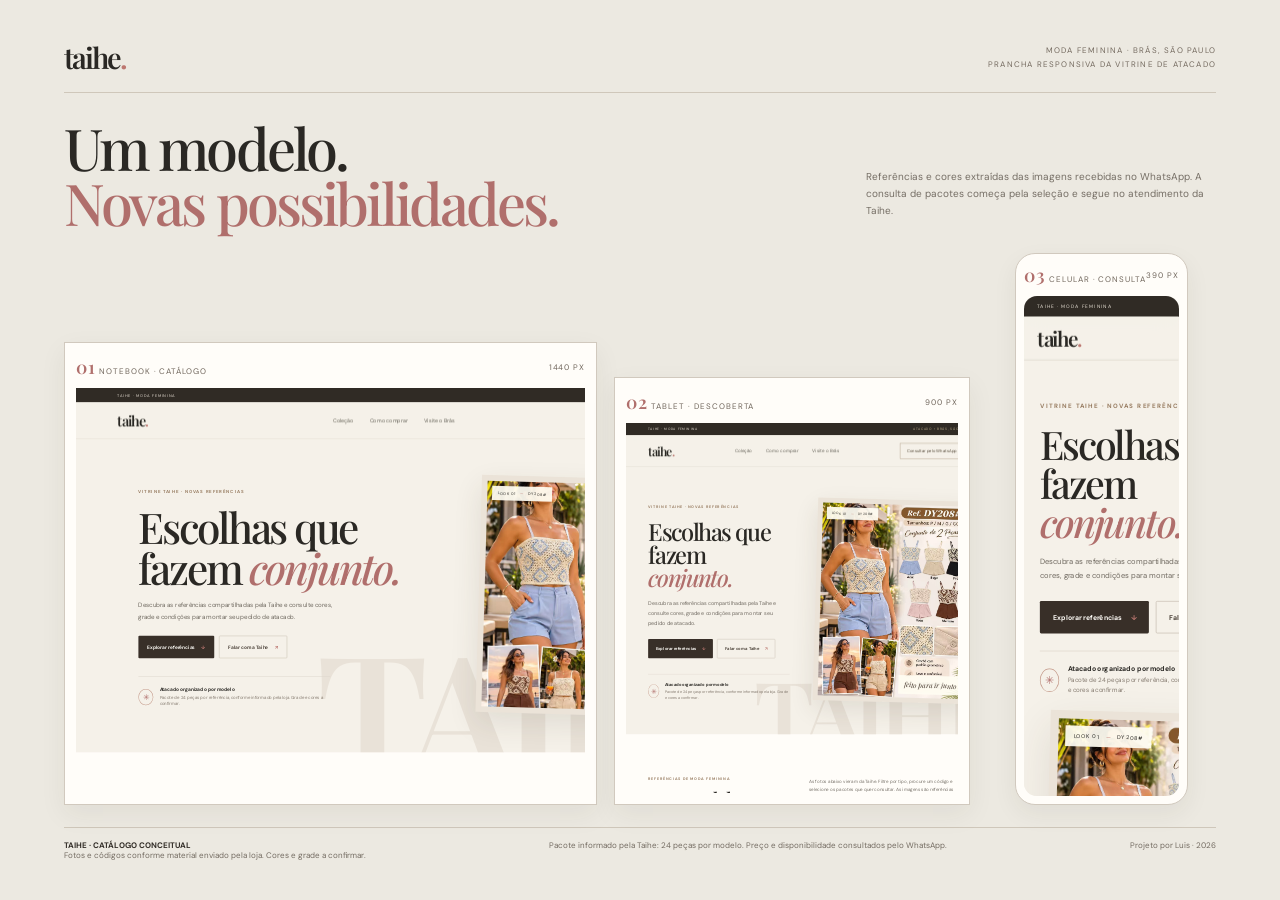
==== arte/prancha.html @ 57cd7fe2 "Create Taihe wholesale fashion catalog concept" ====
<!doctype html><html lang="pt-BR"><head><meta charset="utf-8"><meta name="viewport" content="width=device-width,initial-scale=1"><title>Taihe · prancha de apresentação</title><link rel="preconnect" href="https://fonts.googleapis.com"><link rel="preconnect" href="https://fonts.gstatic.com" crossorigin><link href="https://fonts.googleapis.com/css2?family=DM+Sans:wght@400;500;600;700&family=Playfair+Display:wght@500;600;700&display=swap" rel="stylesheet"><style>*{box-sizing:border-box}body{margin:0;background:#ece9e1;color:#2a2824;font:12px 'DM Sans',sans-serif}.page{max-width:1550px;margin:auto;padding:38px 5vw 28px}.head{display:flex;justify-content:space-between;align-items:center;border-bottom:1px solid #cfc7ba;padding-bottom:16px}.brand{font:600 29px 'Playfair Display',serif;letter-spacing:-.07em}.brand i{font-style:normal;color:#bd7770}.meta{text-align:right;font-size:8px;line-height:1.8;letter-spacing:.15em;color:#756b60;text-transform:uppercase}.title{display:flex;justify-content:space-between;align-items:end;padding:27px 0 24px}.title h1{font:500 clamp(38px,4.5vw,65px)/.95 'Playfair Display',serif;letter-spacing:-.05em;margin:0}.title h1 i{font-style:normal;color:#b06f6c}.title p{max-width:350px;color:#756e65;font-size:10px;line-height:1.7}.devices{display:grid;grid-template-columns:1.35fr .9fr .58fr;gap:17px;align-items:end}.device{background:#fffdf9;padding:11px;border:1px solid #d1c9be;box-shadow:0 9px 25px #30291e10}.label{display:flex;justify-content:space-between;align-items:center;padding:1px 0 9px;font-size:8px;letter-spacing:.12em;text-transform:uppercase;color:#71675d}.label b{font:600 18px 'Playfair Display',serif;color:#b06f6c}.screen{height:405px;background:#f5f1e9;overflow:hidden;position:relative}.tablet .screen{height:370px}.phone{max-width:290px;justify-self:center;border-radius:20px;padding:8px}.phone .screen{height:500px;border-radius:13px}.screen iframe{position:absolute;left:0;top:0;border:0;width:1440px;height:1800px;transform:scale(.48);transform-origin:top left;pointer-events:none}.tablet .screen iframe{width:900px;transform:scale(.41)}.phone .screen iframe{width:390px;height:844px;transform:scale(.69)}.foot{border-top:1px solid #cfc7ba;margin-top:22px;padding-top:12px;display:flex;justify-content:space-between;gap:20px;color:#736b61;font-size:8px}.foot b{color:#332e28}@media(max-width:950px){.page{padding:24px 4vw}.devices{grid-template-columns:1fr 1fr}.desktop{grid-column:1/-1}.desktop .screen{height:340px}.title{display:block}.title p{margin-bottom:0}}@media(max-width:600px){.devices{grid-template-columns:1fr}.desktop{grid-column:auto}.desktop .screen{height:265px}.desktop .screen iframe{transform:scale(.31)}.tablet{max-width:95%;justify-self:start}.tablet .screen{height:310px}.tablet .screen iframe{transform:scale(.34)}.phone{justify-self:center}.foot{display:block;line-height:1.7}.foot span{display:block;margin:5px 0}}</style></head><body><main class="page"><header class="head"><div class="brand">taihe<i>.</i></div><div class="meta">Moda feminina · Brás, São Paulo<br>Prancha responsiva da vitrine de atacado</div></header><section class="title"><h1>Um modelo.<br><i>Novas possibilidades.</i></h1><p>Referências e cores extraídas das imagens recebidas no WhatsApp. A consulta de pacotes começa pela seleção e segue no atendimento da Taihe.</p></section><section class="devices"><article class="device desktop"><div class="label"><span><b>01</b> Notebook · catálogo</span><span>1440 px</span></div><div class="screen"><iframe src="../index.html" title="Catálogo Taihe em notebook"></iframe></div></article><article class="device tablet"><div class="label"><span><b>02</b> Tablet · descoberta</span><span>900 px</span></div><div class="screen"><iframe src="../index.html" title="Catálogo Taihe em tablet"></iframe></div></article><article class="device phone"><div class="label"><span><b>03</b> Celular · consulta</span><span>390 px</span></div><div class="screen"><iframe src="../index.html" title="Catálogo Taihe em celular"></iframe></div></article></section><footer class="foot"><span><b>TAIHE · CATÁLOGO CONCEITUAL</b><br>Fotos e códigos conforme material enviado pela loja. Cores e grade a confirmar.</span><span>Pacote informado pela Taihe: 24 peças por modelo. Preço e disponibilidade consultados pelo WhatsApp.</span><span>Projeto por Luis · 2026</span></footer></main></body></html>
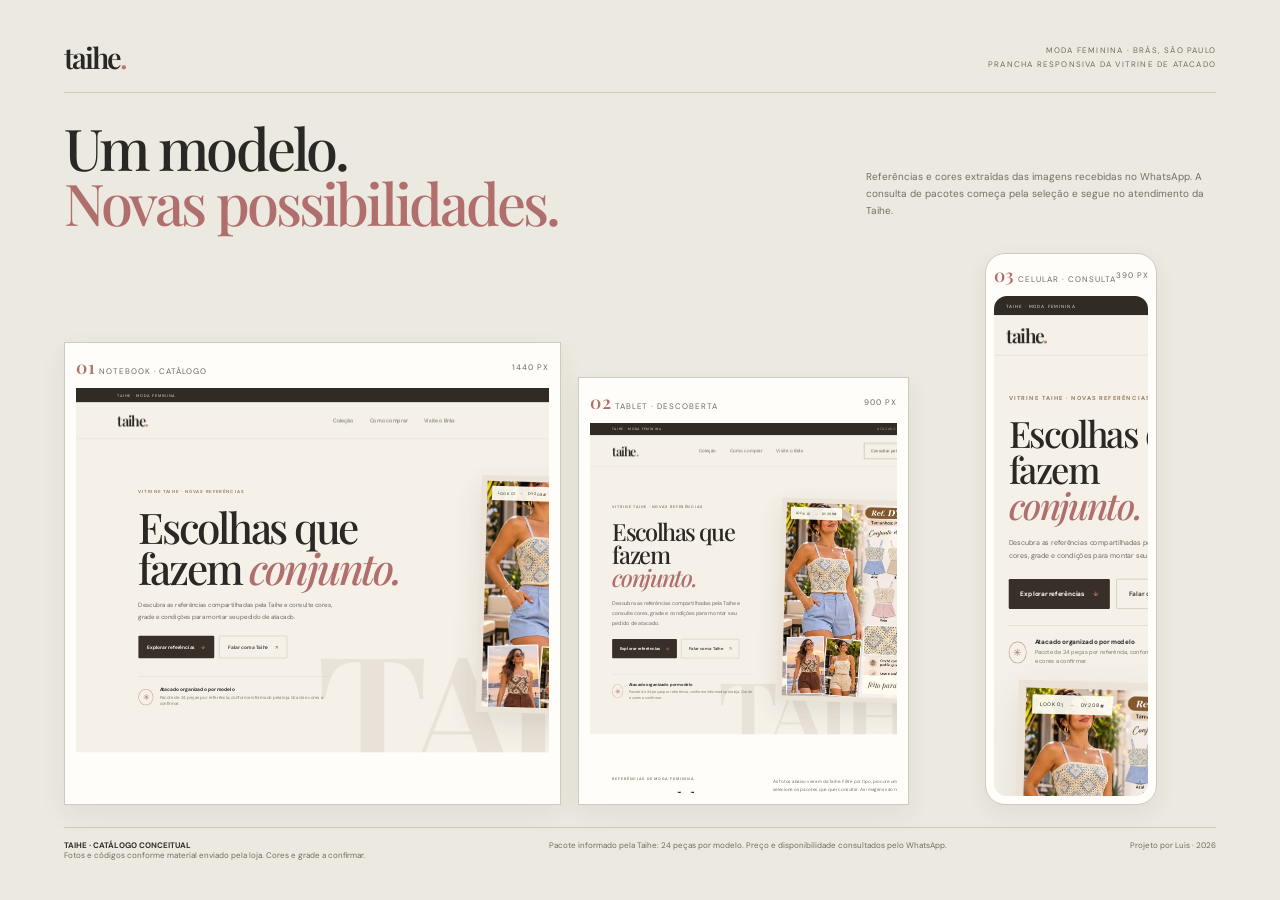
==== commit 418ec61f: "Refine responsive Taihe presentation board" ====
--- a/arte/prancha.html
+++ b/arte/prancha.html
@@ -1 +1,2 @@
-<!doctype html><html lang="pt-BR"><head><meta charset="utf-8"><meta name="viewport" content="width=device-width,initial-scale=1"><title>Taihe · prancha de apresentação</title><link rel="preconnect" href="https://fonts.googleapis.com"><link rel="preconnect" href="https://fonts.gstatic.com" crossorigin><link href="https://fonts.googleapis.com/css2?family=DM+Sans:wght@400;500;600;700&family=Playfair+Display:wght@500;600;700&display=swap" rel="stylesheet"><style>*{box-sizing:border-box}body{margin:0;background:#ece9e1;color:#2a2824;font:12px 'DM Sans',sans-serif}.page{max-width:1550px;margin:auto;padding:38px 5vw 28px}.head{display:flex;justify-content:space-between;align-items:center;border-bottom:1px solid #cfc7ba;padding-bottom:16px}.brand{font:600 29px 'Playfair Display',serif;letter-spacing:-.07em}.brand i{font-style:normal;color:#bd7770}.meta{text-align:right;font-size:8px;line-height:1.8;letter-spacing:.15em;color:#756b60;text-transform:uppercase}.title{display:flex;justify-content:space-between;align-items:end;padding:27px 0 24px}.title h1{font:500 clamp(38px,4.5vw,65px)/.95 'Playfair Display',serif;letter-spacing:-.05em;margin:0}.title h1 i{font-style:normal;color:#b06f6c}.title p{max-width:350px;color:#756e65;font-size:10px;line-height:1.7}.devices{display:grid;grid-template-columns:1.35fr .9fr .58fr;gap:17px;align-items:end}.device{background:#fffdf9;padding:11px;border:1px solid #d1c9be;box-shadow:0 9px 25px #30291e10}.label{display:flex;justify-content:space-between;align-items:center;padding:1px 0 9px;font-size:8px;letter-spacing:.12em;text-transform:uppercase;color:#71675d}.label b{font:600 18px 'Playfair Display',serif;color:#b06f6c}.screen{height:405px;background:#f5f1e9;overflow:hidden;position:relative}.tablet .screen{height:370px}.phone{max-width:290px;justify-self:center;border-radius:20px;padding:8px}.phone .screen{height:500px;border-radius:13px}.screen iframe{position:absolute;left:0;top:0;border:0;width:1440px;height:1800px;transform:scale(.48);transform-origin:top left;pointer-events:none}.tablet .screen iframe{width:900px;transform:scale(.41)}.phone .screen iframe{width:390px;height:844px;transform:scale(.69)}.foot{border-top:1px solid #cfc7ba;margin-top:22px;padding-top:12px;display:flex;justify-content:space-between;gap:20px;color:#736b61;font-size:8px}.foot b{color:#332e28}@media(max-width:950px){.page{padding:24px 4vw}.devices{grid-template-columns:1fr 1fr}.desktop{grid-column:1/-1}.desktop .screen{height:340px}.title{display:block}.title p{margin-bottom:0}}@media(max-width:600px){.devices{grid-template-columns:1fr}.desktop{grid-column:auto}.desktop .screen{height:265px}.desktop .screen iframe{transform:scale(.31)}.tablet{max-width:95%;justify-self:start}.tablet .screen{height:310px}.tablet .screen iframe{transform:scale(.34)}.phone{justify-self:center}.foot{display:block;line-height:1.7}.foot span{display:block;margin:5px 0}}</style></head><body><main class="page"><header class="head"><div class="brand">taihe<i>.</i></div><div class="meta">Moda feminina · Brás, São Paulo<br>Prancha responsiva da vitrine de atacado</div></header><section class="title"><h1>Um modelo.<br><i>Novas possibilidades.</i></h1><p>Referências e cores extraídas das imagens recebidas no WhatsApp. A consulta de pacotes começa pela seleção e segue no atendimento da Taihe.</p></section><section class="devices"><article class="device desktop"><div class="label"><span><b>01</b> Notebook · catálogo</span><span>1440 px</span></div><div class="screen"><iframe src="../index.html" title="Catálogo Taihe em notebook"></iframe></div></article><article class="device tablet"><div class="label"><span><b>02</b> Tablet · descoberta</span><span>900 px</span></div><div class="screen"><iframe src="../index.html" title="Catálogo Taihe em tablet"></iframe></div></article><article class="device phone"><div class="label"><span><b>03</b> Celular · consulta</span><span>390 px</span></div><div class="screen"><iframe src="../index.html" title="Catálogo Taihe em celular"></iframe></div></article></section><footer class="foot"><span><b>TAIHE · CATÁLOGO CONCEITUAL</b><br>Fotos e códigos conforme material enviado pela loja. Cores e grade a confirmar.</span><span>Pacote informado pela Taihe: 24 peças por modelo. Preço e disponibilidade consultados pelo WhatsApp.</span><span>Projeto por Luis · 2026</span></footer></main></body></html>
+<!doctype html><html lang="pt-BR"><head><meta charset="utf-8"><meta name="viewport" content="width=device-width,initial-scale=1"><title>Taihe · prancha de apresentação</title><link rel="preconnect" href="https://fonts.googleapis.com"><link rel="preconnect" href="https://fonts.gstatic.com" crossorigin><link href="https://fonts.googleapis.com/css2?family=DM+Sans:wght@400;500;600;700&family=Playfair+Display:wght@500;600;700&display=swap" rel="stylesheet"><style>*{box-sizing:border-box}body{margin:0;background:#ece9e1;color:#2a2824;font:12px 'DM Sans',sans-serif}.page{max-width:1550px;margin:auto;padding:38px 5vw 28px}.head{display:flex;justify-content:space-between;align-items:center;border-bottom:1px solid #cfc7ba;padding-bottom:16px}.brand{font:600 29px 'Playfair Display',serif;letter-spacing:-.07em}.brand i{font-style:normal;color:#bd7770}.meta{text-align:right;font-size:8px;line-height:1.8;letter-spacing:.15em;color:#756b60;text-transform:uppercase}.title{display:flex;justify-content:space-between;align-items:end;padding:27px 0 24px}.title h1{font:500 clamp(38px,4.5vw,65px)/.95 'Playfair Display',serif;letter-spacing:-.05em;margin:0}.title h1 i{font-style:normal;color:#b06f6c}.title p{max-width:350px;color:#756e65;font-size:10px;line-height:1.7}.devices{display:grid;grid-template-columns:minmax(0,1.35fr) minmax(0,.9fr) minmax(250px,290px);gap:17px;align-items:end}.device{background:#fffdf9;padding:11px;border:1px solid #d1c9be;box-shadow:0 9px 25px #30291e10}.label{display:flex;justify-content:space-between;align-items:center;padding:1px 0 9px;font-size:8px;letter-spacing:.12em;text-transform:uppercase;color:#71675d}.label b{font:600 18px 'Playfair Display',serif;color:#b06f6c}.screen{height:405px;background:#f5f1e9;overflow:hidden;position:relative}.tablet .screen{height:370px}.phone{max-width:290px;justify-self:center;border-radius:20px;padding:8px}.phone .screen{height:500px;border-radius:13px}.screen iframe{position:absolute;left:0;top:0;border:0;width:1440px;height:1800px;transform:scale(.48);transform-origin:top left;pointer-events:none}.tablet .screen iframe{width:900px;transform:scale(.41)}.phone .screen iframe{width:390px;height:844px;transform:scale(.64)}.foot{border-top:1px solid #cfc7ba;margin-top:22px;padding-top:12px;display:flex;justify-content:space-between;gap:20px;color:#736b61;font-size:8px}.foot b{color:#332e28}@media(max-width:950px){.page{padding:24px 4vw}.devices{grid-template-columns:1fr 1fr}.desktop{grid-column:1/-1}.desktop .screen{height:340px}.title{display:block}.title p{margin-bottom:0}}@media(max-width:600px){.devices{grid-template-columns:1fr}.desktop{grid-column:auto}.desktop .screen{height:265px}.desktop .screen iframe{transform:scale(.31)}.tablet{max-width:95%;justify-self:start}.tablet .screen{height:310px}.tablet .screen iframe{transform:scale(.34)}.phone{justify-self:center}.foot{display:block;line-height:1.7}.foot span{display:block;margin:5px 0}}</style></head><body><main class="page"><header class="head"><div class="brand">taihe<i>.</i></div><div class="meta">Moda feminina · Brás, São Paulo<br>Prancha responsiva da vitrine de atacado</div></header><section class="title"><h1>Um modelo.<br><i>Novas possibilidades.</i></h1><p>Referências e cores extraídas das imagens recebidas no WhatsApp. A consulta de pacotes começa pela seleção e segue no atendimento da Taihe.</p></section><section class="devices"><article class="device desktop"><div class="label"><span><b>01</b> Notebook · catálogo</span><span>1440 px</span></div><div class="screen"><iframe src="../index.html" title="Catálogo Taihe em notebook"></iframe></div></article><article class="device tablet"><div class="label"><span><b>02</b> Tablet · descoberta</span><span>900 px</span></div><div class="screen"><iframe src="../index.html" title="Catálogo Taihe em tablet"></iframe></div></article><article class="device phone"><div class="label"><span><b>03</b> Celular · consulta</span><span>390 px</span></div><div class="screen"><iframe src="../index.html" title="Catálogo Taihe em celular"></iframe></div></article></section><footer class="foot"><span><b>TAIHE · CATÁLOGO CONCEITUAL</b><br>Fotos e códigos conforme material enviado pela loja. Cores e grade a confirmar.</span><span>Pacote informado pela Taihe: 24 peças por modelo. Preço e disponibilidade consultados pelo WhatsApp.</span><span>Projeto por Luis · 2026</span></footer></main></body></html>
+
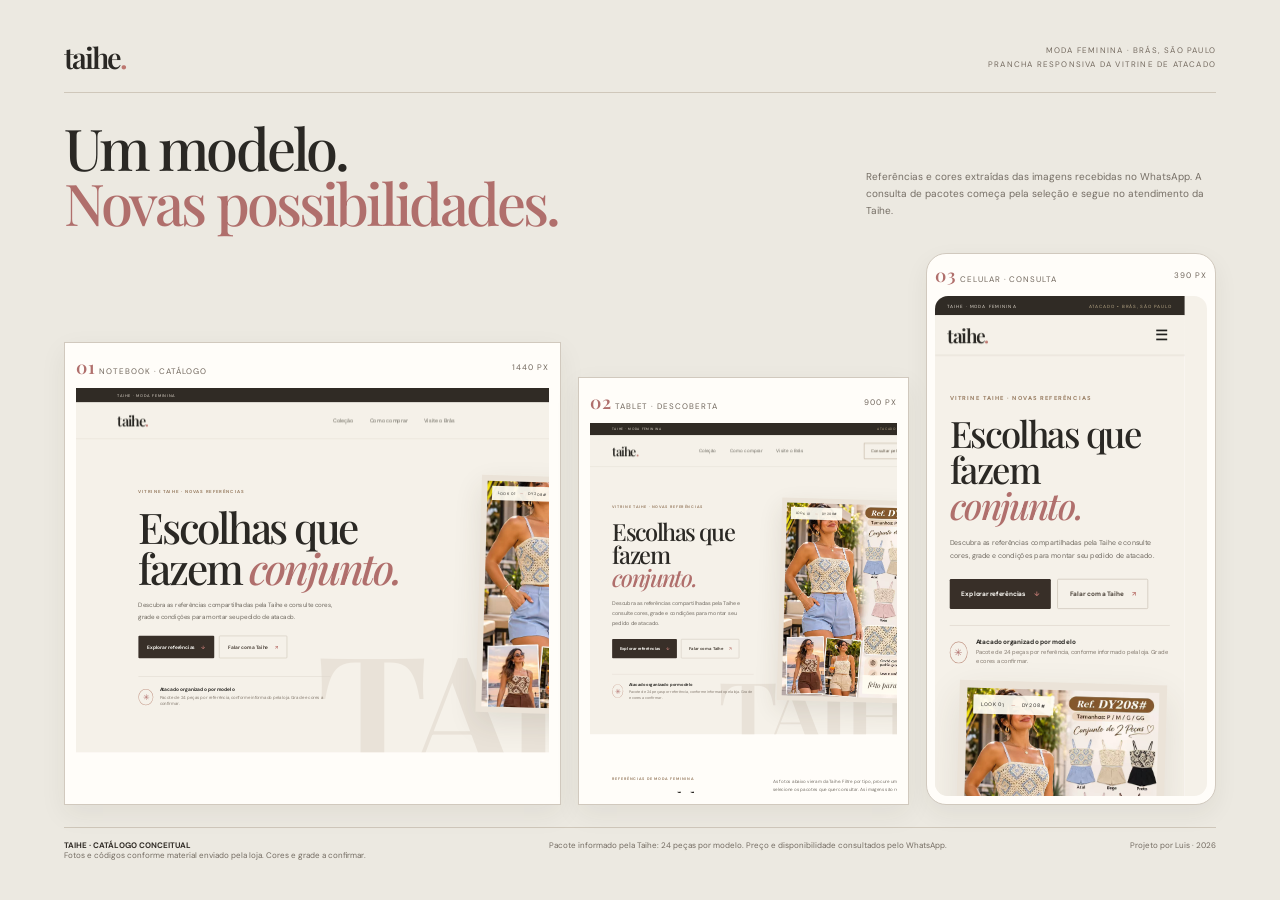
==== commit e3e03196: "Ensure device board phone frame uses full width" ====
--- a/arte/prancha.html
+++ b/arte/prancha.html
@@ -1,2 +1,3 @@
-<!doctype html><html lang="pt-BR"><head><meta charset="utf-8"><meta name="viewport" content="width=device-width,initial-scale=1"><title>Taihe · prancha de apresentação</title><link rel="preconnect" href="https://fonts.googleapis.com"><link rel="preconnect" href="https://fonts.gstatic.com" crossorigin><link href="https://fonts.googleapis.com/css2?family=DM+Sans:wght@400;500;600;700&family=Playfair+Display:wght@500;600;700&display=swap" rel="stylesheet"><style>*{box-sizing:border-box}body{margin:0;background:#ece9e1;color:#2a2824;font:12px 'DM Sans',sans-serif}.page{max-width:1550px;margin:auto;padding:38px 5vw 28px}.head{display:flex;justify-content:space-between;align-items:center;border-bottom:1px solid #cfc7ba;padding-bottom:16px}.brand{font:600 29px 'Playfair Display',serif;letter-spacing:-.07em}.brand i{font-style:normal;color:#bd7770}.meta{text-align:right;font-size:8px;line-height:1.8;letter-spacing:.15em;color:#756b60;text-transform:uppercase}.title{display:flex;justify-content:space-between;align-items:end;padding:27px 0 24px}.title h1{font:500 clamp(38px,4.5vw,65px)/.95 'Playfair Display',serif;letter-spacing:-.05em;margin:0}.title h1 i{font-style:normal;color:#b06f6c}.title p{max-width:350px;color:#756e65;font-size:10px;line-height:1.7}.devices{display:grid;grid-template-columns:minmax(0,1.35fr) minmax(0,.9fr) minmax(250px,290px);gap:17px;align-items:end}.device{background:#fffdf9;padding:11px;border:1px solid #d1c9be;box-shadow:0 9px 25px #30291e10}.label{display:flex;justify-content:space-between;align-items:center;padding:1px 0 9px;font-size:8px;letter-spacing:.12em;text-transform:uppercase;color:#71675d}.label b{font:600 18px 'Playfair Display',serif;color:#b06f6c}.screen{height:405px;background:#f5f1e9;overflow:hidden;position:relative}.tablet .screen{height:370px}.phone{max-width:290px;justify-self:center;border-radius:20px;padding:8px}.phone .screen{height:500px;border-radius:13px}.screen iframe{position:absolute;left:0;top:0;border:0;width:1440px;height:1800px;transform:scale(.48);transform-origin:top left;pointer-events:none}.tablet .screen iframe{width:900px;transform:scale(.41)}.phone .screen iframe{width:390px;height:844px;transform:scale(.64)}.foot{border-top:1px solid #cfc7ba;margin-top:22px;padding-top:12px;display:flex;justify-content:space-between;gap:20px;color:#736b61;font-size:8px}.foot b{color:#332e28}@media(max-width:950px){.page{padding:24px 4vw}.devices{grid-template-columns:1fr 1fr}.desktop{grid-column:1/-1}.desktop .screen{height:340px}.title{display:block}.title p{margin-bottom:0}}@media(max-width:600px){.devices{grid-template-columns:1fr}.desktop{grid-column:auto}.desktop .screen{height:265px}.desktop .screen iframe{transform:scale(.31)}.tablet{max-width:95%;justify-self:start}.tablet .screen{height:310px}.tablet .screen iframe{transform:scale(.34)}.phone{justify-self:center}.foot{display:block;line-height:1.7}.foot span{display:block;margin:5px 0}}</style></head><body><main class="page"><header class="head"><div class="brand">taihe<i>.</i></div><div class="meta">Moda feminina · Brás, São Paulo<br>Prancha responsiva da vitrine de atacado</div></header><section class="title"><h1>Um modelo.<br><i>Novas possibilidades.</i></h1><p>Referências e cores extraídas das imagens recebidas no WhatsApp. A consulta de pacotes começa pela seleção e segue no atendimento da Taihe.</p></section><section class="devices"><article class="device desktop"><div class="label"><span><b>01</b> Notebook · catálogo</span><span>1440 px</span></div><div class="screen"><iframe src="../index.html" title="Catálogo Taihe em notebook"></iframe></div></article><article class="device tablet"><div class="label"><span><b>02</b> Tablet · descoberta</span><span>900 px</span></div><div class="screen"><iframe src="../index.html" title="Catálogo Taihe em tablet"></iframe></div></article><article class="device phone"><div class="label"><span><b>03</b> Celular · consulta</span><span>390 px</span></div><div class="screen"><iframe src="../index.html" title="Catálogo Taihe em celular"></iframe></div></article></section><footer class="foot"><span><b>TAIHE · CATÁLOGO CONCEITUAL</b><br>Fotos e códigos conforme material enviado pela loja. Cores e grade a confirmar.</span><span>Pacote informado pela Taihe: 24 peças por modelo. Preço e disponibilidade consultados pelo WhatsApp.</span><span>Projeto por Luis · 2026</span></footer></main></body></html>
+<!doctype html><html lang="pt-BR"><head><meta charset="utf-8"><meta name="viewport" content="width=device-width,initial-scale=1"><title>Taihe · prancha de apresentação</title><link rel="preconnect" href="https://fonts.googleapis.com"><link rel="preconnect" href="https://fonts.gstatic.com" crossorigin><link href="https://fonts.googleapis.com/css2?family=DM+Sans:wght@400;500;600;700&family=Playfair+Display:wght@500;600;700&display=swap" rel="stylesheet"><style>*{box-sizing:border-box}body{margin:0;background:#ece9e1;color:#2a2824;font:12px 'DM Sans',sans-serif}.page{max-width:1550px;margin:auto;padding:38px 5vw 28px}.head{display:flex;justify-content:space-between;align-items:center;border-bottom:1px solid #cfc7ba;padding-bottom:16px}.brand{font:600 29px 'Playfair Display',serif;letter-spacing:-.07em}.brand i{font-style:normal;color:#bd7770}.meta{text-align:right;font-size:8px;line-height:1.8;letter-spacing:.15em;color:#756b60;text-transform:uppercase}.title{display:flex;justify-content:space-between;align-items:end;padding:27px 0 24px}.title h1{font:500 clamp(38px,4.5vw,65px)/.95 'Playfair Display',serif;letter-spacing:-.05em;margin:0}.title h1 i{font-style:normal;color:#b06f6c}.title p{max-width:350px;color:#756e65;font-size:10px;line-height:1.7}.devices{display:grid;grid-template-columns:minmax(0,1.35fr) minmax(0,.9fr) minmax(250px,290px);gap:17px;align-items:end}.device{background:#fffdf9;padding:11px;border:1px solid #d1c9be;box-shadow:0 9px 25px #30291e10}.label{display:flex;justify-content:space-between;align-items:center;padding:1px 0 9px;font-size:8px;letter-spacing:.12em;text-transform:uppercase;color:#71675d}.label b{font:600 18px 'Playfair Display',serif;color:#b06f6c}.screen{height:405px;background:#f5f1e9;overflow:hidden;position:relative}.tablet .screen{height:370px}.phone{width:100%;max-width:290px;justify-self:center;border-radius:20px;padding:8px}.phone .screen{height:500px;border-radius:13px}.screen iframe{position:absolute;left:0;top:0;border:0;width:1440px;height:1800px;transform:scale(.48);transform-origin:top left;pointer-events:none}.tablet .screen iframe{width:900px;transform:scale(.41)}.phone .screen iframe{width:390px;height:844px;transform:scale(.64)}.foot{border-top:1px solid #cfc7ba;margin-top:22px;padding-top:12px;display:flex;justify-content:space-between;gap:20px;color:#736b61;font-size:8px}.foot b{color:#332e28}@media(max-width:950px){.page{padding:24px 4vw}.devices{grid-template-columns:1fr 1fr}.desktop{grid-column:1/-1}.desktop .screen{height:340px}.title{display:block}.title p{margin-bottom:0}}@media(max-width:600px){.devices{grid-template-columns:1fr}.desktop{grid-column:auto}.desktop .screen{height:265px}.desktop .screen iframe{transform:scale(.31)}.tablet{max-width:95%;justify-self:start}.tablet .screen{height:310px}.tablet .screen iframe{transform:scale(.34)}.phone{justify-self:center}.foot{display:block;line-height:1.7}.foot span{display:block;margin:5px 0}}</style></head><body><main class="page"><header class="head"><div class="brand">taihe<i>.</i></div><div class="meta">Moda feminina · Brás, São Paulo<br>Prancha responsiva da vitrine de atacado</div></header><section class="title"><h1>Um modelo.<br><i>Novas possibilidades.</i></h1><p>Referências e cores extraídas das imagens recebidas no WhatsApp. A consulta de pacotes começa pela seleção e segue no atendimento da Taihe.</p></section><section class="devices"><article class="device desktop"><div class="label"><span><b>01</b> Notebook · catálogo</span><span>1440 px</span></div><div class="screen"><iframe src="../index.html" title="Catálogo Taihe em notebook"></iframe></div></article><article class="device tablet"><div class="label"><span><b>02</b> Tablet · descoberta</span><span>900 px</span></div><div class="screen"><iframe src="../index.html" title="Catálogo Taihe em tablet"></iframe></div></article><article class="device phone"><div class="label"><span><b>03</b> Celular · consulta</span><span>390 px</span></div><div class="screen"><iframe src="../index.html" title="Catálogo Taihe em celular"></iframe></div></article></section><footer class="foot"><span><b>TAIHE · CATÁLOGO CONCEITUAL</b><br>Fotos e códigos conforme material enviado pela loja. Cores e grade a confirmar.</span><span>Pacote informado pela Taihe: 24 peças por modelo. Preço e disponibilidade consultados pelo WhatsApp.</span><span>Projeto por Luis · 2026</span></footer></main></body></html>
 
+
